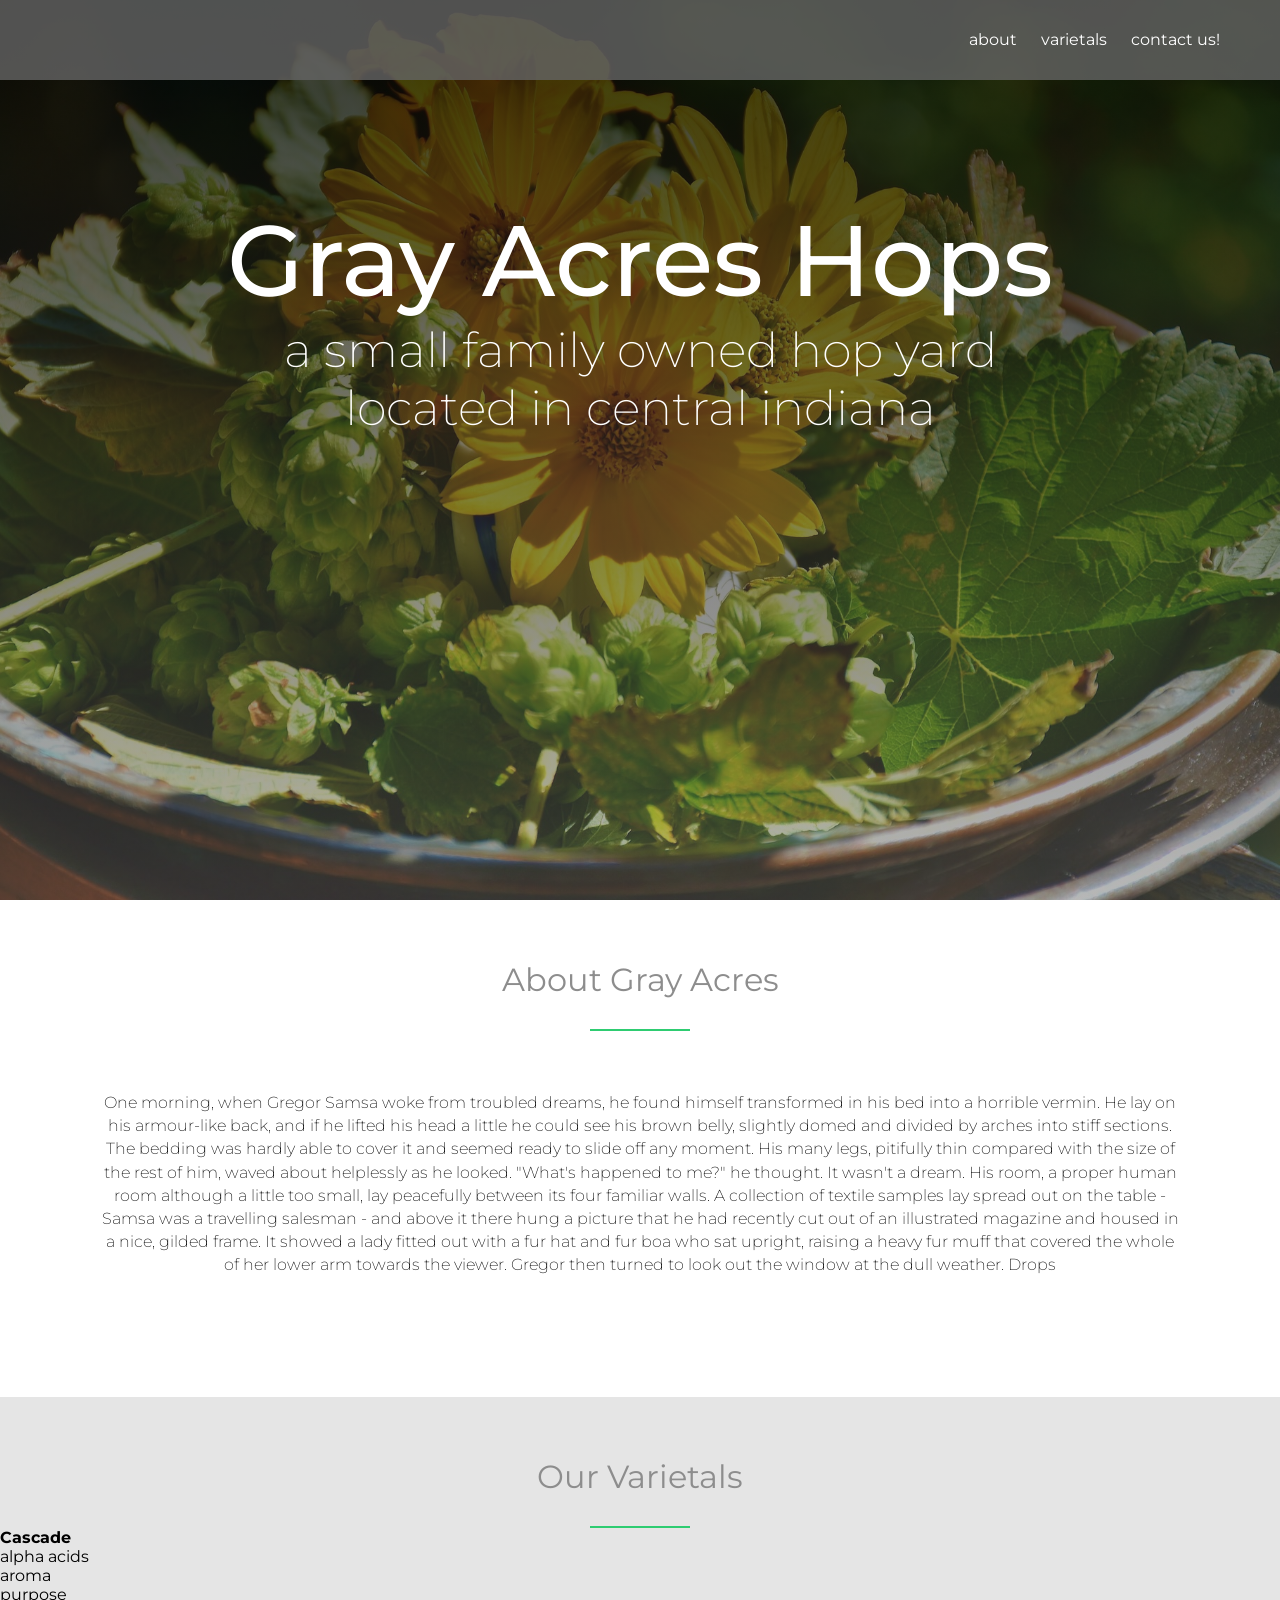
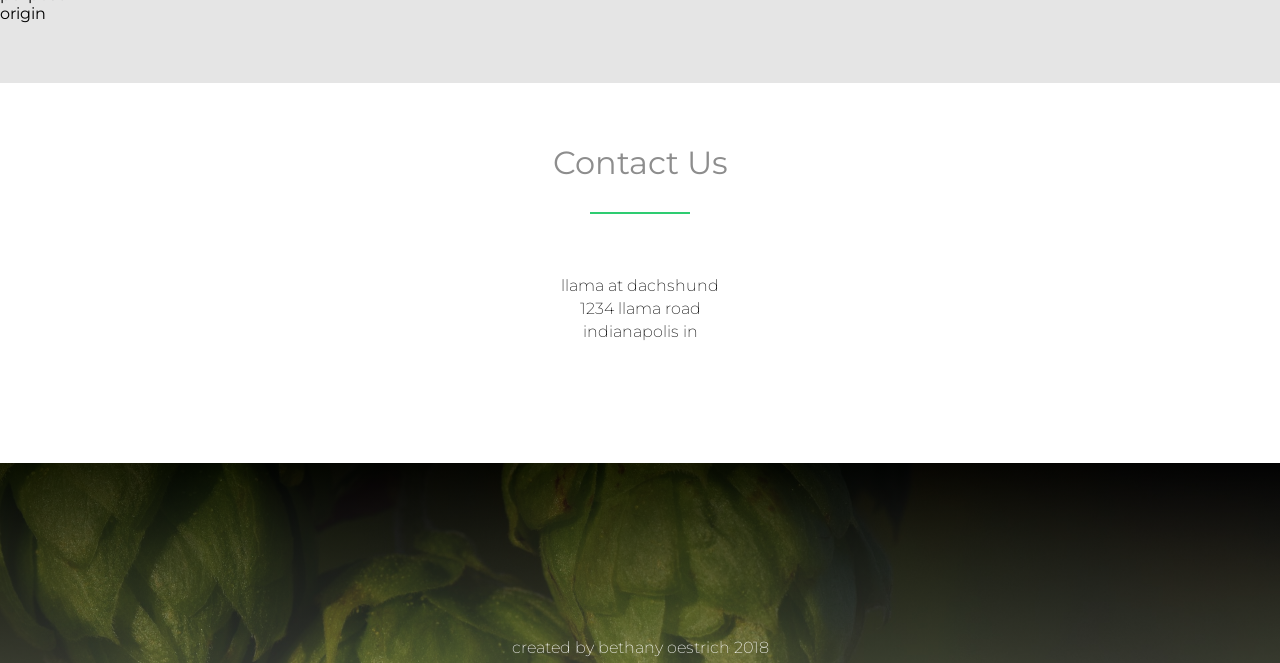
==== index.html @ bae7d53c "retried changing file name" ====
<!DOCTYPE html>
    
<html>
    <head>
        <link rel=stylesheet type="text/css"  href="hops-index.css">
        <link href="https://fonts.googleapis.com/css?family=Montserrat:100,300,400,700" rel="stylesheet">
        <title>Gray Acres Hops</title>
    </head>
    <body>
        <header>
            <div class="nav box">
                <ul class='navigation-list'>
                    <li><a href='#about'>about</a></li>
                    <li><a href=#varietals>varietals</a></li>
                    <li><a href=#contact>contact us!</a></li>
                </ul>
            </div>
            <div class="header-text">
                <h1 class="gray-acre-header">Gray Acres Hops</h1>
                <h2 class="located-text">a small family owned hop yard<br>located in central indiana</h2>
            </div>
        </header>
        <section class="about" id="about">
            <h3> About Gray Acres</h3>
        <p class='about-text long-text'>One morning, when Gregor Samsa woke from troubled dreams, he found himself transformed in his bed into a horrible vermin. He lay on his armour-like back, and if he lifted his head a little he could see his brown belly, slightly domed and divided by arches into stiff sections. The bedding was hardly able to cover it and seemed ready to slide off any moment. His many legs, pitifully thin compared with the size of the rest of him, waved about helplessly as he looked. "What's happened to me?" he thought. It wasn't a dream. His room, a proper human room although a little too small, lay peacefully between its four familiar walls. A collection of textile samples lay spread out on the table - Samsa was a travelling salesman - and above it there hung a picture that he had recently cut out of an illustrated magazine and housed in a nice, gilded frame. It showed a lady fitted out with a fur hat and fur boa who sat upright, raising a heavy fur muff that covered the whole of her lower arm towards the viewer. Gregor then turned to look out the window at the dull weather. Drops

        </p>
        </section>
        <section class='varietals' id='varietals'>
            <h3>Our Varietals</h3>
       <div class="cascade">
           <h4>Cascade</h4>
           <ul>
               <li>alpha acids</li>
               <li>aroma</li>
               <li>purpose</li>
               <li>origin</li>
           </ul>
            </div>
        </section>
        <section class='contact' id='contact'>
            <h3>Contact Us</h3>
            <p class="contact-text long-text">
             llama at dachshund <br>
            1234 llama road <br>
                indianapolis in 
            </p>
        
        </section>
        <footer>
        <p class ='footer-text'>created by bethany oestrich 2018</p>
        </footer>
        
    </body>
</html>
---- hops-index.css ----
*{
    margin:0; 
    padding:0;
    b
}
/*-----reusable elements------*/
.row {
    max-width: 1140px;
    margin: 0 auto; 
}

section {
    padding: 60px 0; 
}

.box {
    padding: 1%;
}


html{
    font-family: 'Montserrat', sans-serif;
}

h1{
    font-size:100px;  
}

h2{
    font-size:90%;
    font-weight:200;
}

h3{
    font-size:200%;
    text-align: center; 
    font-weight:400;
    color:#8d8d8d;
}

h3:after{
    display: block; 
    height: 2px; 
    background-color: #2ecc71; 
    content: " "; 
    width: 100px; 
    margin: 0 auto; 
    margin-top: 30px; 
}

p{
    font-weight: 200;
    font-size:100%;
}

.long-text{
    padding:60px 100px; 
    line-height: 145%;
    text-align: center;
}
a:link, 
a:active,
a:visited{
    color:#fff;
    text-decoration: none;
    border-bottom: transparent; 
    transition: border-bottom 0.2s, color 0.2s;
}

a:hover, 
a:active{
    color:#fff;
    text-decoration: none;
    border-bottom: 2px solid #2ecc71;
}


/*------navigation-----*/
.nav{
    background-color:rgba(100, 100, 100, 0.8);
    color:#fff; 
    padding:20px;
    height:40px; 
}

.navigation-list{
    color:#fff;
    list-style:none;
    float:right;
    padding-right: 20px;
    margin-top:10px;
}

.navigation-list li{
    display:inline-block;
    padding-right:20px;
    border: none;
    color:#fff;
}

/*------header-------*/
header{
    background-image:linear-gradient(rgba(0, 0, 0, 0.78),rgba(100, 100, 100, 0.46)),url(headerbackground.jpg);
    height:100vh;
    background-attachment: fixed;
    background-size:cover;
    background-position:center;
}

.header-text{
    color:#fff;
    width:cover;
    text-align: center;
    transform: translate(0, 50%); 
}
.gray-acre-header{
    font-weight:500;
}

.located-text{
    font-size:300%;
}
/*----variatals------*/
.varietals{
    background-color:#e5e5e5
}
/*-----footer-----*/
footer{
    background-image:linear-gradient(rgba(0, 0, 0, 0.78),rgba(100, 100, 100, 0.46)),url(hopsfooter.jpg);
    background-size: cover;
    height: 200px; 
}
.footer-text{
    color:#fff;
    text-align: center;
    transform: translate (0, 50%); 
    padding-top:175px; 
}
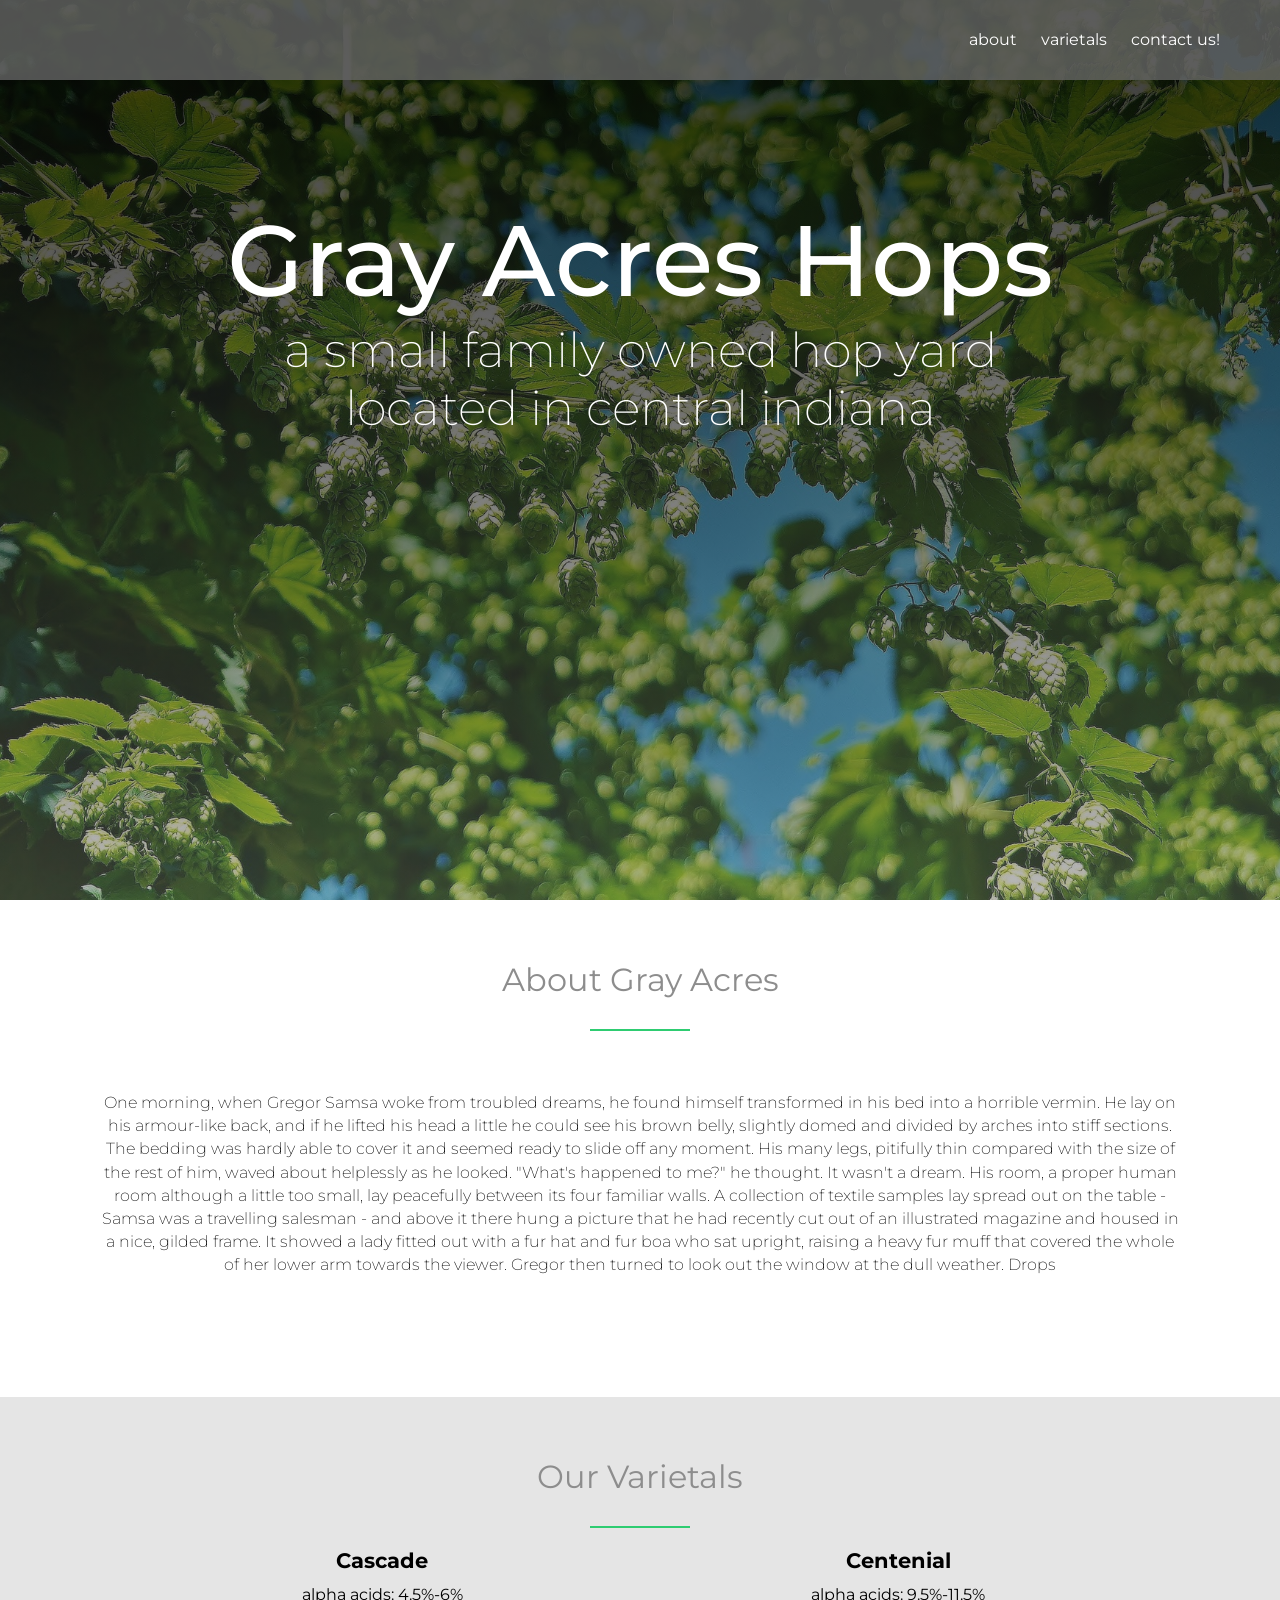
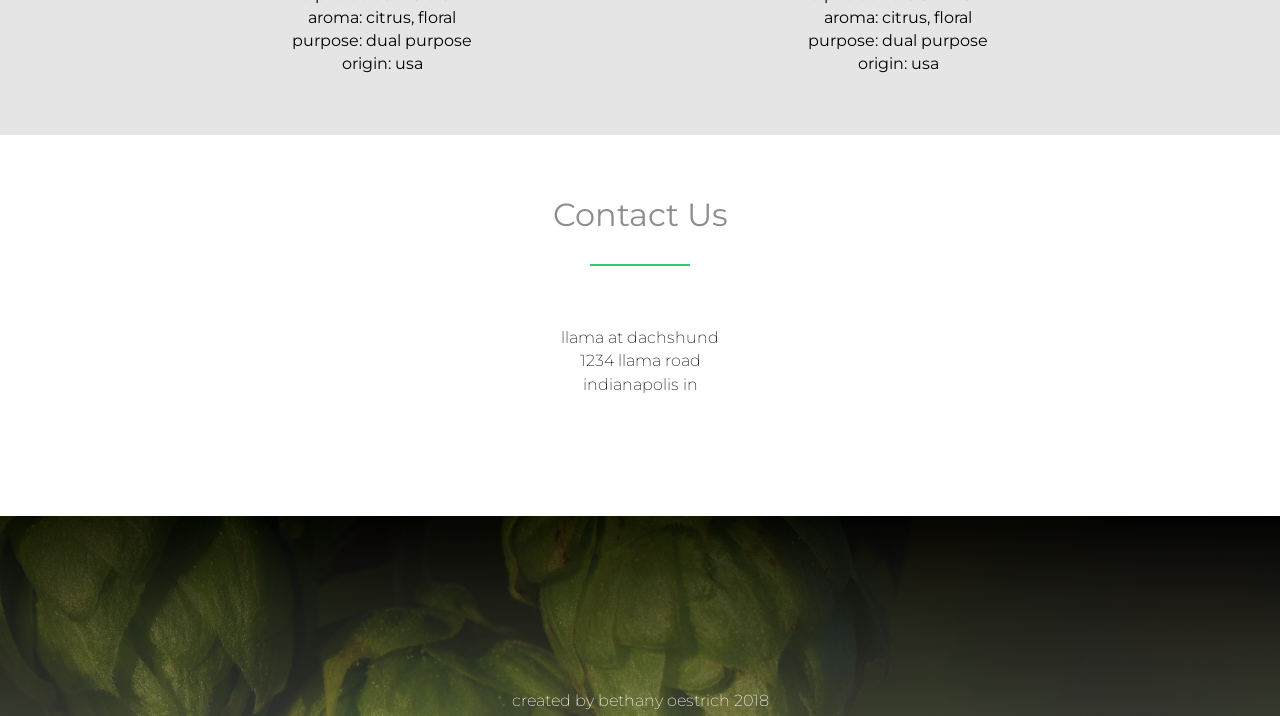
==== commit db6ca0a5: "Changed background pictures, adding some text for veriatals" ====
--- a/index.html
+++ b/index.html
@@ -28,13 +28,22 @@
         </section>
         <section class='varietals' id='varietals'>
             <h3>Our Varietals</h3>
-       <div class="cascade">
+       <div class="cascade hop_type">
            <h4>Cascade</h4>
            <ul>
-               <li>alpha acids</li>
-               <li>aroma</li>
-               <li>purpose</li>
-               <li>origin</li>
+               <li>alpha acids: 4.5%-6%</li>
+               <li>aroma: citrus, floral</li>
+               <li>purpose: dual purpose</li>
+               <li>origin: usa</li>
+           </ul>
+            </div> 
+        <div class="centenial hop_type">
+           <h4>Centenial</h4>
+           <ul>
+               <li>alpha acids: 9.5%-11.5%</li>
+               <li>aroma: citrus, floral</li>
+               <li>purpose: dual purpose</li>
+               <li>origin: usa</li>
            </ul>
             </div>
         </section>
--- a/hops-index.css
+++ b/hops-index.css
@@ -38,6 +38,11 @@
     color:#8d8d8d;
 }
 
+h4 {
+    font-size:130%; 
+    margin-bottom: 10px; 
+}
+
 h3:after{
     display: block; 
     height: 2px; 
@@ -73,7 +78,7 @@
     text-decoration: none;
     border-bottom: 2px solid #2ecc71;
 }
-
+/*------col------------*/
 
 /*------navigation-----*/
 .nav{
@@ -100,7 +105,7 @@
 
 /*------header-------*/
 header{
-    background-image:linear-gradient(rgba(0, 0, 0, 0.78),rgba(100, 100, 100, 0.46)),url(headerbackground.jpg);
+    background-image:linear-gradient(rgba(0, 0, 0, 0.78),rgba(100, 100, 100, 0.46)),url(hopheader.jpg);
     height:100vh;
     background-attachment: fixed;
     background-size:cover;
@@ -122,8 +127,22 @@
 }
 /*----variatals------*/
 .varietals{
-    background-color:#e5e5e5
+    background-color:#e5e5e5;
+    text-align:center; 
 }
+.hop_type{
+    display: inline-block; 
+    width: 40%;
+    padding: 10 20;
+    margin-top: 20px; 
+}
+
+.hop_type li{
+    list-style:none; 
+    line-height: 145%; 
+}
+
+
 /*-----footer-----*/
 footer{
     background-image:linear-gradient(rgba(0, 0, 0, 0.78),rgba(100, 100, 100, 0.46)),url(hopsfooter.jpg);
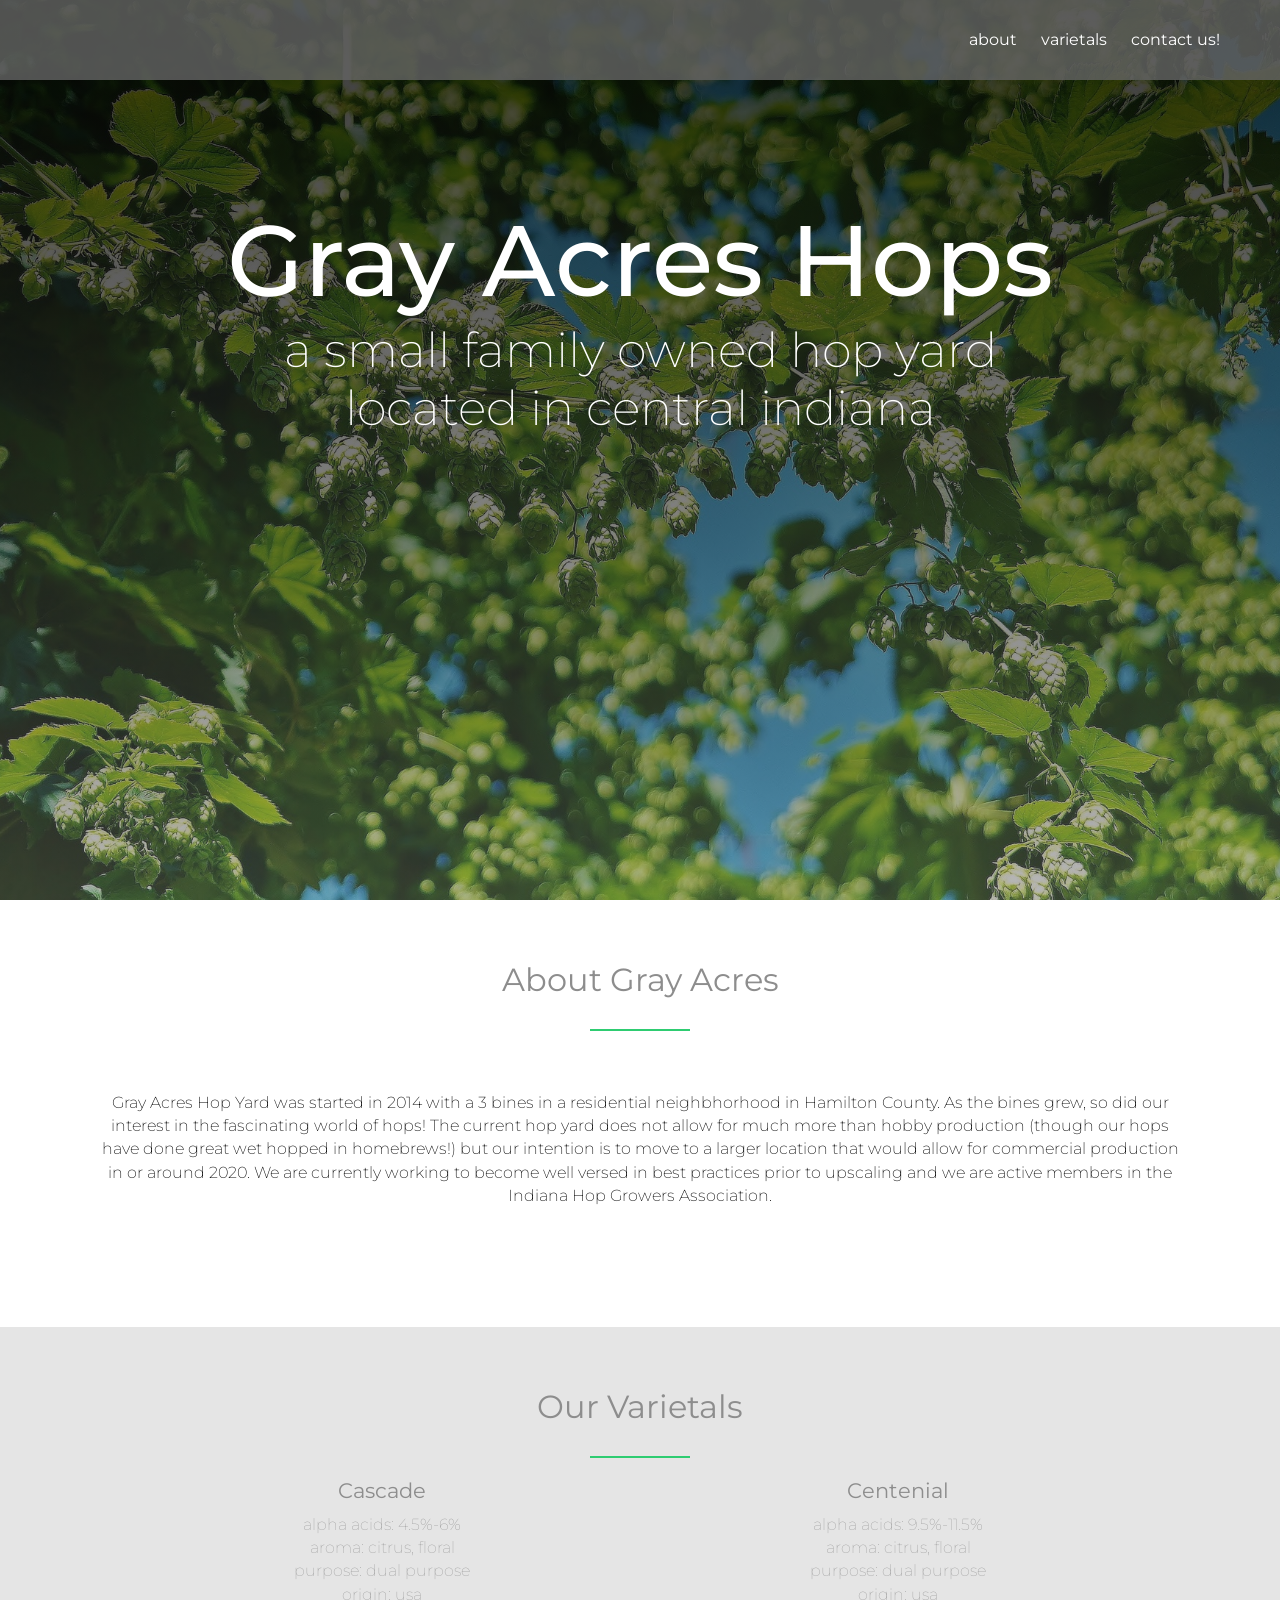
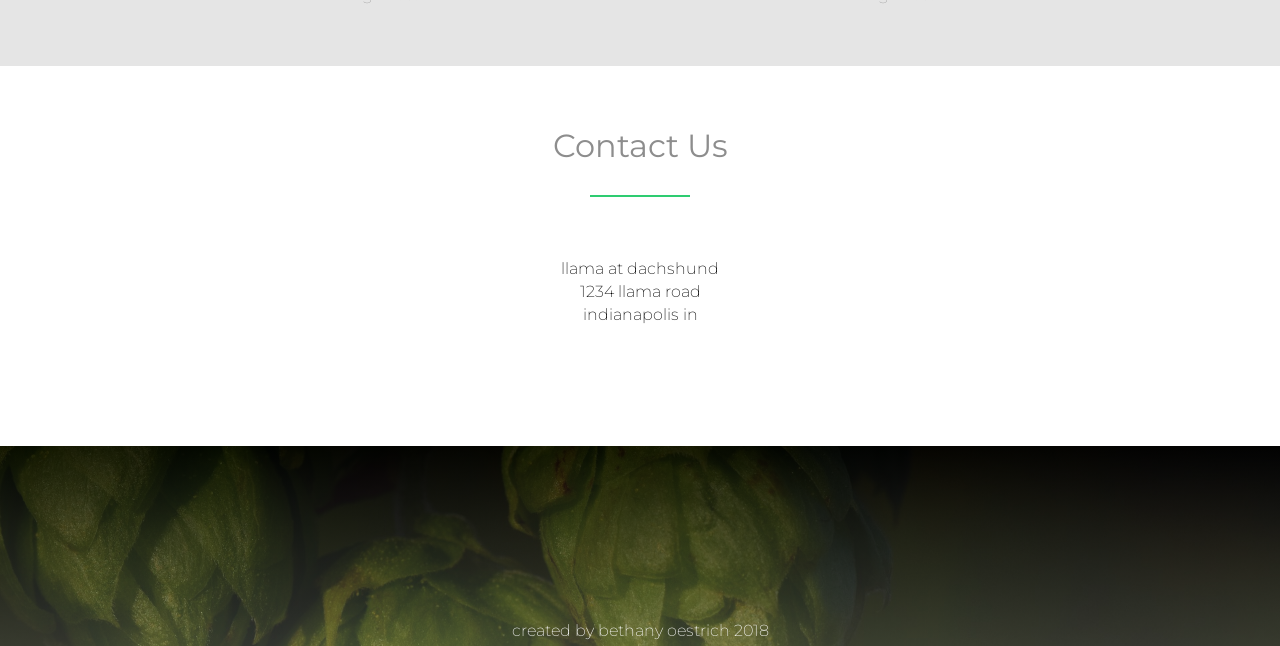
==== commit e003cbbd: "added text to about section" ====
--- a/index.html
+++ b/index.html
@@ -22,8 +22,7 @@
         </header>
         <section class="about" id="about">
             <h3> About Gray Acres</h3>
-        <p class='about-text long-text'>One morning, when Gregor Samsa woke from troubled dreams, he found himself transformed in his bed into a horrible vermin. He lay on his armour-like back, and if he lifted his head a little he could see his brown belly, slightly domed and divided by arches into stiff sections. The bedding was hardly able to cover it and seemed ready to slide off any moment. His many legs, pitifully thin compared with the size of the rest of him, waved about helplessly as he looked. "What's happened to me?" he thought. It wasn't a dream. His room, a proper human room although a little too small, lay peacefully between its four familiar walls. A collection of textile samples lay spread out on the table - Samsa was a travelling salesman - and above it there hung a picture that he had recently cut out of an illustrated magazine and housed in a nice, gilded frame. It showed a lady fitted out with a fur hat and fur boa who sat upright, raising a heavy fur muff that covered the whole of her lower arm towards the viewer. Gregor then turned to look out the window at the dull weather. Drops
-
+        <p class='about-text long-text'>Gray Acres Hop Yard was started in 2014 with a 3 bines in a residential neighbhorhood in Hamilton County. As the bines grew, so did our interest in the fascinating world of hops! The current hop yard does not allow for much more than hobby production (though our hops have done great wet hopped in homebrews!) but our intention is to move to a larger location that would allow for commercial production in or around 2020. We are currently working to become well versed in best practices prior to upscaling and we are active members in the Indiana Hop Growers Association. 
         </p>
         </section>
         <section class='varietals' id='varietals'>
--- a/hops-index.css
+++ b/hops-index.css
@@ -41,6 +41,7 @@
 h4 {
     font-size:130%; 
     margin-bottom: 10px; 
+    font-weight: 400; 
 }
 
 h3:after{
@@ -135,11 +136,13 @@
     width: 40%;
     padding: 10 20;
     margin-top: 20px; 
+    color: #8d8d8d; 
 }
 
 .hop_type li{
     list-style:none; 
     line-height: 145%; 
+    font-weight: 100; 
 }
 
 
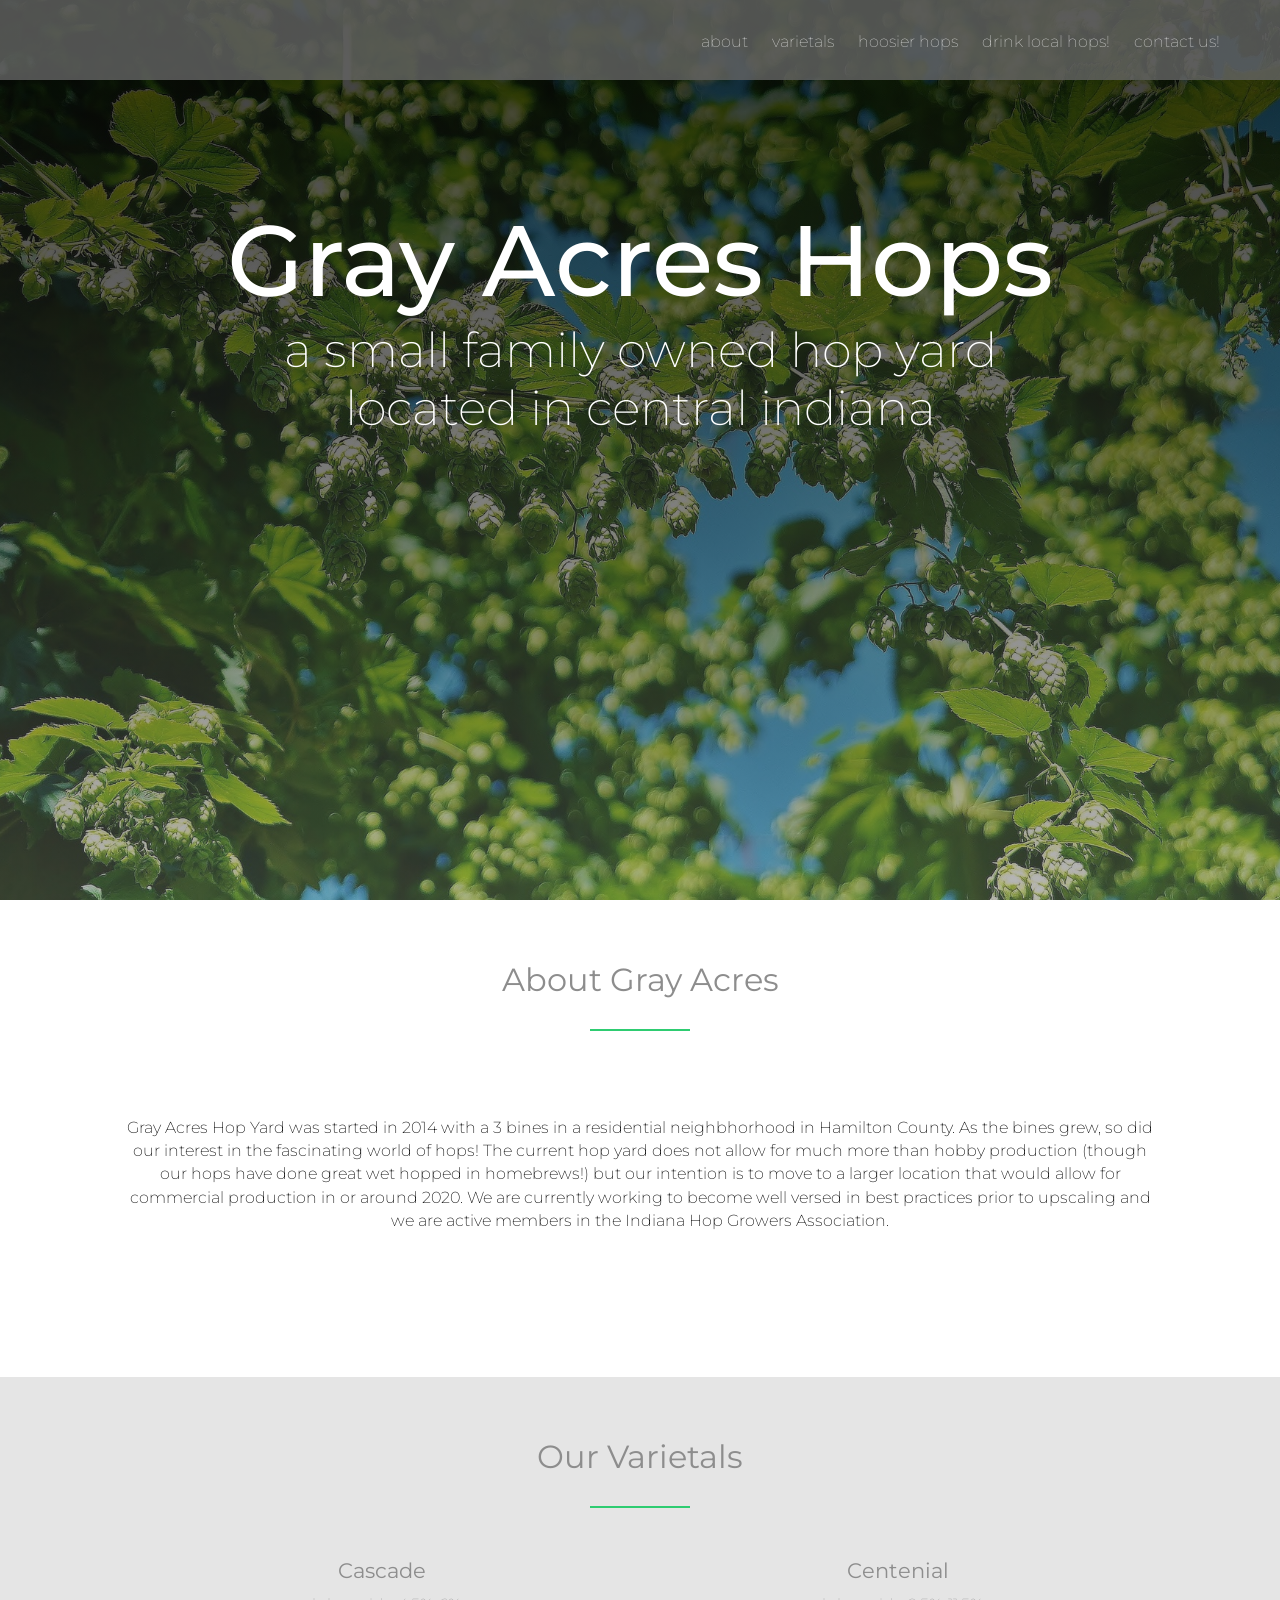
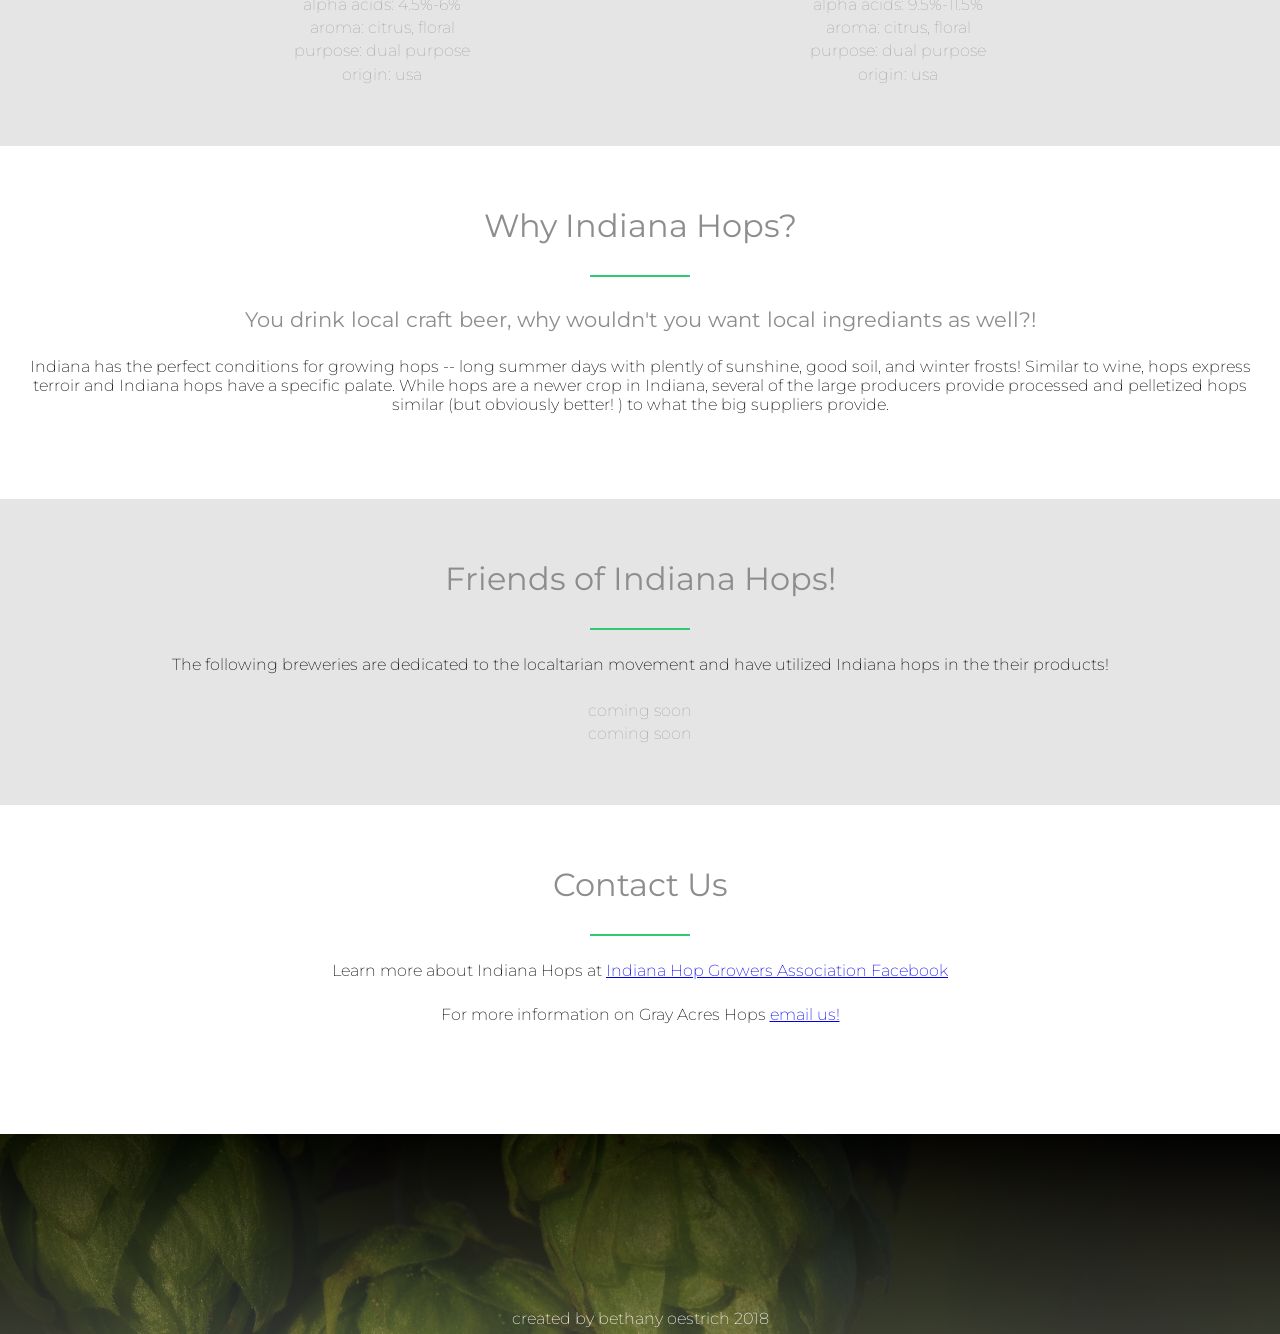
==== commit db3b903c: "added more content, cleaned up a bit" ====
--- a/index.html
+++ b/index.html
@@ -12,6 +12,8 @@
                 <ul class='navigation-list'>
                     <li><a href='#about'>about</a></li>
                     <li><a href=#varietals>varietals</a></li>
+                    <li><a href=#indiana-hops>hoosier hops</a></li>
+                    <li><a href=#friends>drink local hops!</a></li>
                     <li><a href=#contact>contact us!</a></li>
                 </ul>
             </div>
@@ -46,18 +48,30 @@
            </ul>
             </div>
         </section>
+        <section class = 'indiana-hops' id = 'indiana-hops'>
+            <h3>Why Indiana Hops?</h3>
+            <h4>You drink local craft beer, why wouldn't you want local ingrediants as well?!</h4>
+            <p> Indiana has the perfect conditions for growing hops -- long summer days with plently of sunshine, good soil, and winter frosts! Similar to wine, hops express terroir and Indiana hops have a specific palate. While hops are a newer crop in Indiana, several of the large producers provide processed and pelletized hops similar (but obviously better! ) to what the big suppliers provide. </p>
+        </section>
+        <section class = "friends varietals" id = "friends">
+            <h3> Friends of Indiana Hops! </h3>
+            <p> The following breweries are dedicated to the localtarian movement and have utilized Indiana hops in the their products! </p>
+            <ul>
+                <li>coming soon</li> 
+                <li> coming soon</li>
+            </ul>
+        </section>
         <section class='contact' id='contact'>
             <h3>Contact Us</h3>
-            <p class="contact-text long-text">
-             llama at dachshund <br>
-            1234 llama road <br>
-                indianapolis in 
-            </p>
+            <p>
+             Learn more about Indiana Hops at <a href ="https://www.facebook.com/IndianaHopGrowers/" > Indiana Hop Growers Association Facebook</a></p>
+            <p>For more information on Gray Acres Hops  <a href = "mailto:bethany@oestrich.org">email us! </a></p>
+        </body>
+        
         
         </section>
         <footer>
         <p class ='footer-text'>created by bethany oestrich 2018</p>
         </footer>
         
-    </body>
 </html>
--- a/hops-index.css
+++ b/hops-index.css
@@ -1,7 +1,6 @@
 *{
     margin:0; 
     padding:0;
-    b
 }
 /*-----reusable elements------*/
 .row {
@@ -42,6 +41,9 @@
     font-size:130%; 
     margin-bottom: 10px; 
     font-weight: 400; 
+    text-align: center; 
+    color:#8d8d8d;
+    margin-top:30px; 
 }
 
 h3:after{
@@ -57,6 +59,8 @@
 p{
     font-weight: 200;
     font-size:100%;
+    margin: 25px;
+    text-align: center; 
 }
 
 .long-text{
@@ -64,17 +68,17 @@
     line-height: 145%;
     text-align: center;
 }
-a:link, 
-a:active,
-a:visited{
+.nav a:link, 
+.nav a:active,
+.nav a:visited{
     color:#fff;
     text-decoration: none;
     border-bottom: transparent; 
     transition: border-bottom 0.2s, color 0.2s;
 }
 
-a:hover, 
-a:active{
+.nav a:hover, 
+.nav a:active{
     color:#fff;
     text-decoration: none;
     border-bottom: 2px solid #2ecc71;
@@ -139,12 +143,24 @@
     color: #8d8d8d; 
 }
 
-.hop_type li{
-    list-style:none; 
+li{
+    list-style: none; 
     line-height: 145%; 
     font-weight: 100; 
+    color: #8d8d8d; 
+    text-align: center;   
 }
 
+.ul{
+    list-style: none; 
+}
+
+a:link, 
+a:active, 
+a: visited{
+    color: #2ecc71; 
+    text-decoration: none; 
+}
 
 /*-----footer-----*/
 footer{
